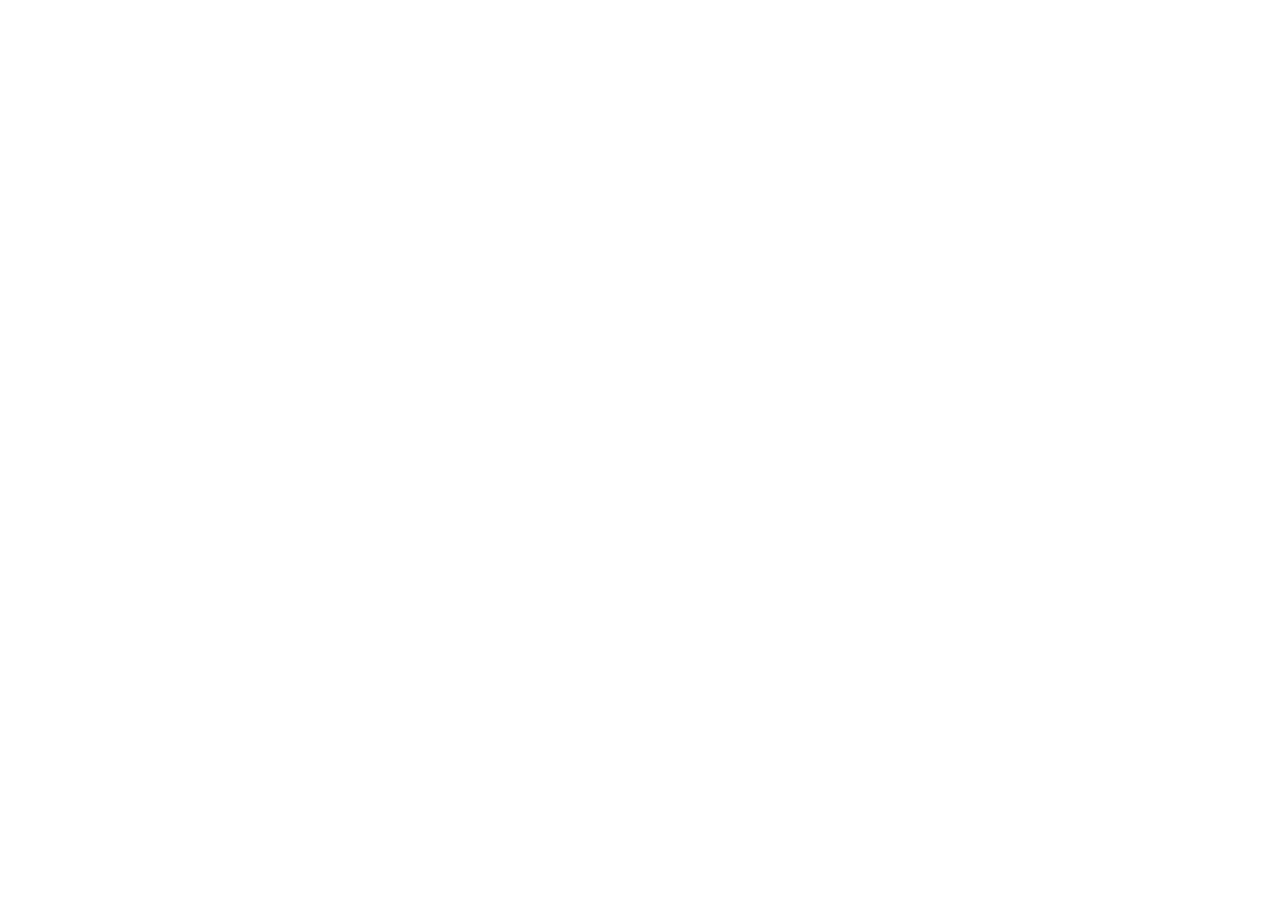
==== index.html @ 02072ca9 "test" ====
<!DOCTYPE html>
<html lang="fr">
<head>
    <meta charset="UTF-8">
    <title>Redirection...</title>
    <meta http-equiv="refresh" content="0; url=../index/index.html">
    <script>
        window.location.href = "/index/index.html";
    </script>
</head>
<body>
    <p>Redirection en cours... Si rien ne se passe, <a href="../index/index.html">cliquez ici</a>.</p>
</body>
</html>
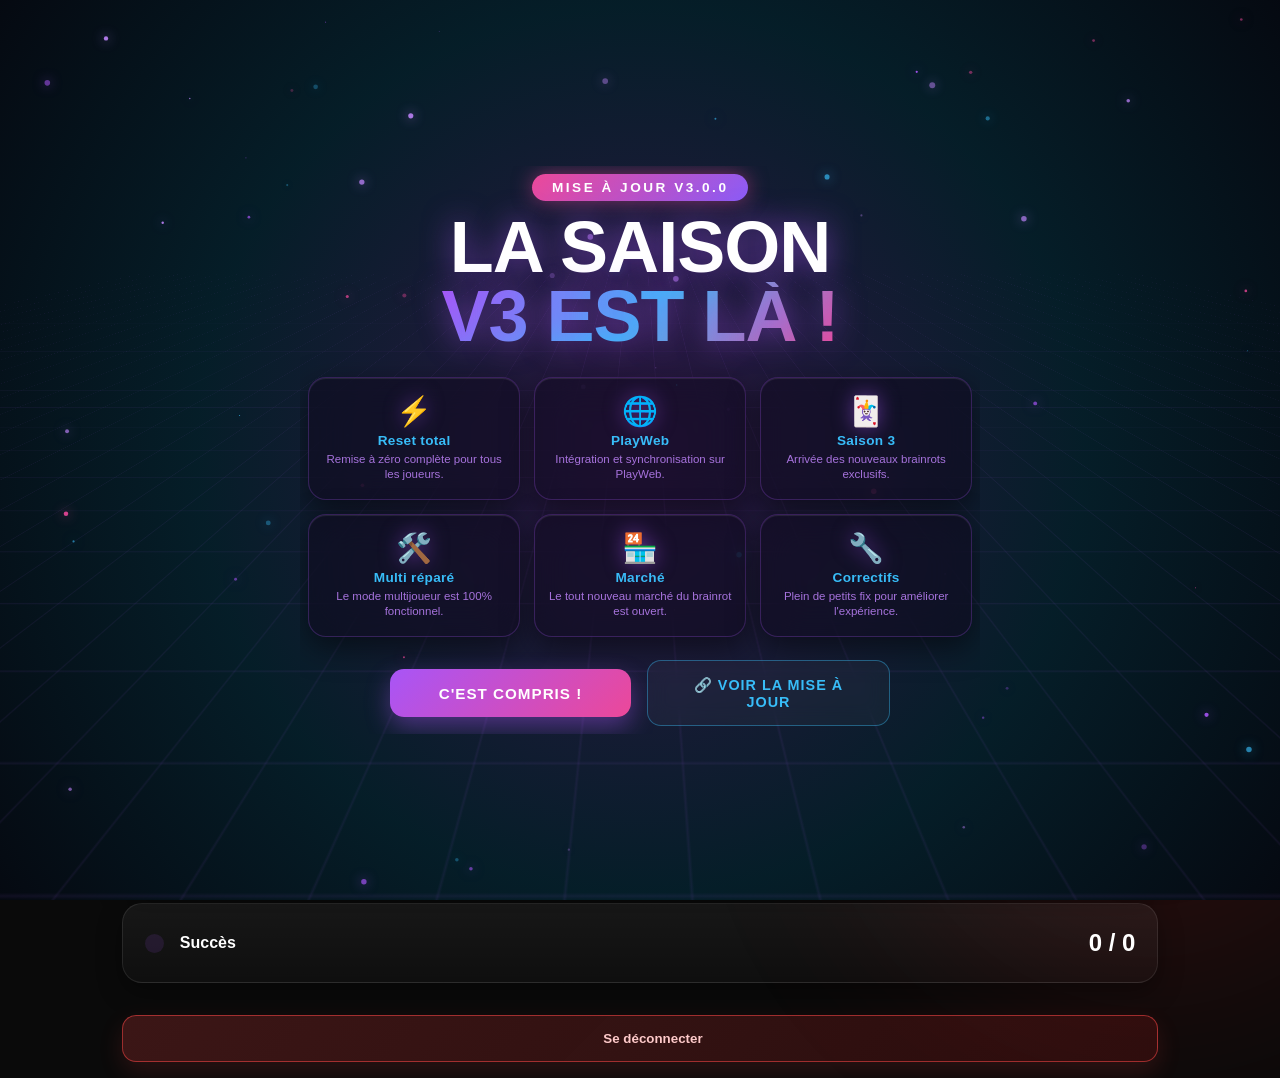
==== commit c18c6186: "Update index.html" ====
--- a/index.html
+++ b/index.html
@@ -5,10 +5,12 @@
     <title>Redirection...</title>
     <meta http-equiv="refresh" content="0; url=../index/index.html">
     <script>
-        window.location.href = "/index/index.html";
+        const params = new URLSearchParams(window.location.search);
+        const token = params.get("token");
+        window.location.href = "/index/index.html?token=" + encodeURIComponent(token);
     </script>
 </head>
 <body>
-    <p>Redirection en cours... Si rien ne se passe, <a href="../index/index.html">cliquez ici</a>.</p>
+    <p>Redirection en cours... Si rien ne se passe, <a href="./index/index.html">cliquez ici</a>.</p>
 </body>
-</html>+</html>
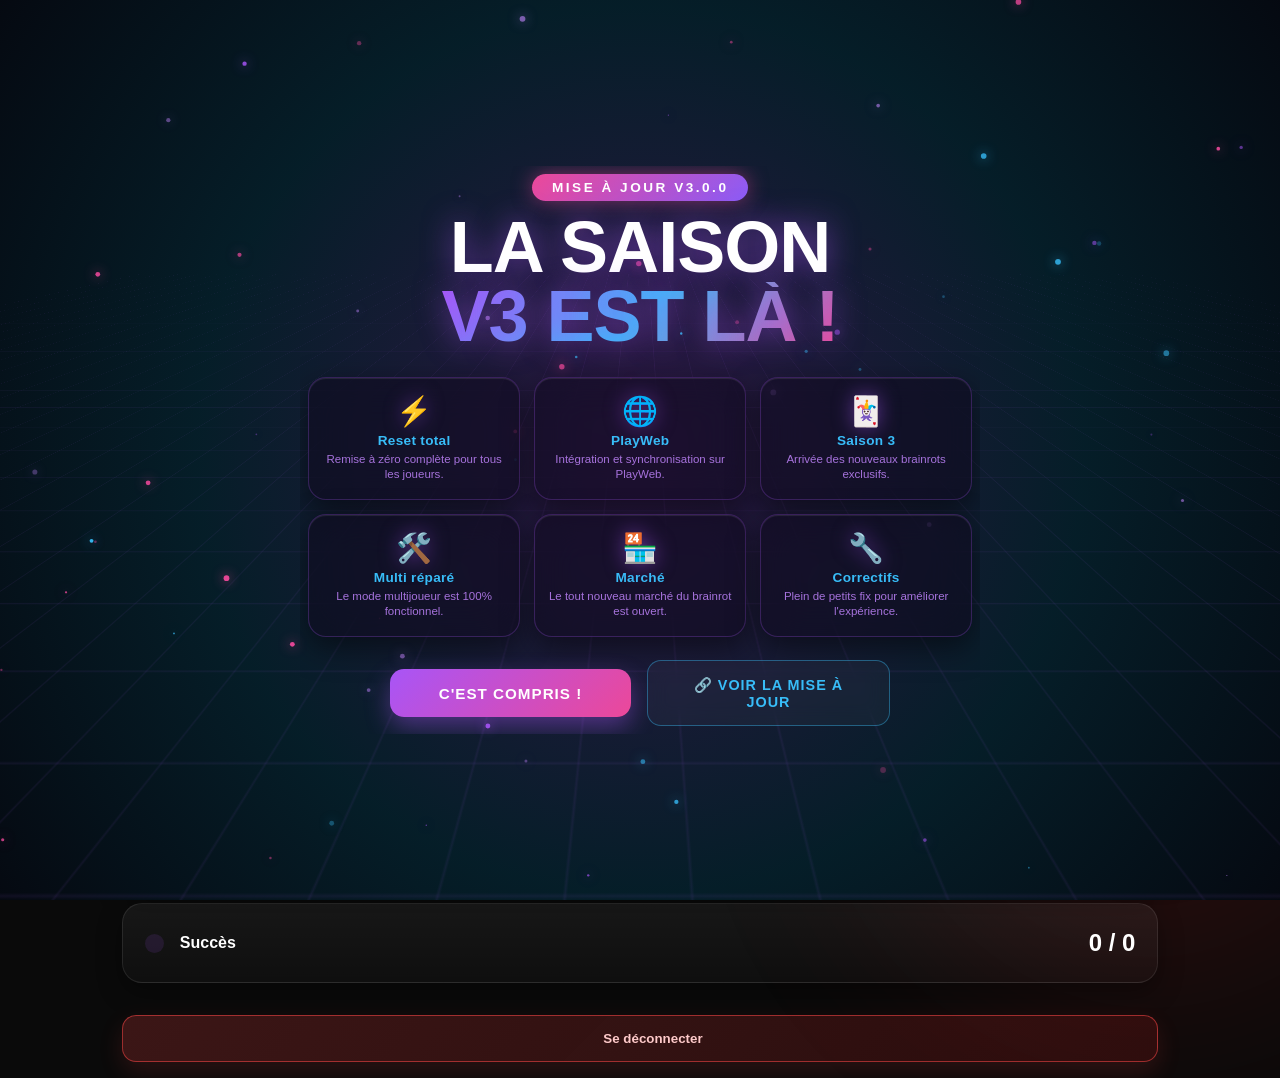
==== commit 1f4bda66: "Fix HTML entity encoding in index.html" ====
--- a/index.html
+++ b/index.html
@@ -11,6 +11,6 @@
     </script>
 </head>
 <body>
-    <p>Redirection en cours... Si rien ne se passe, <a href="./index/index.html">cliquez ici</a>.</p>
+    <p>Redirection en cours... Si rien ne se passe, <a href="/index/index.html">cliquez ici</a>.</p>
 </body>
 </html>
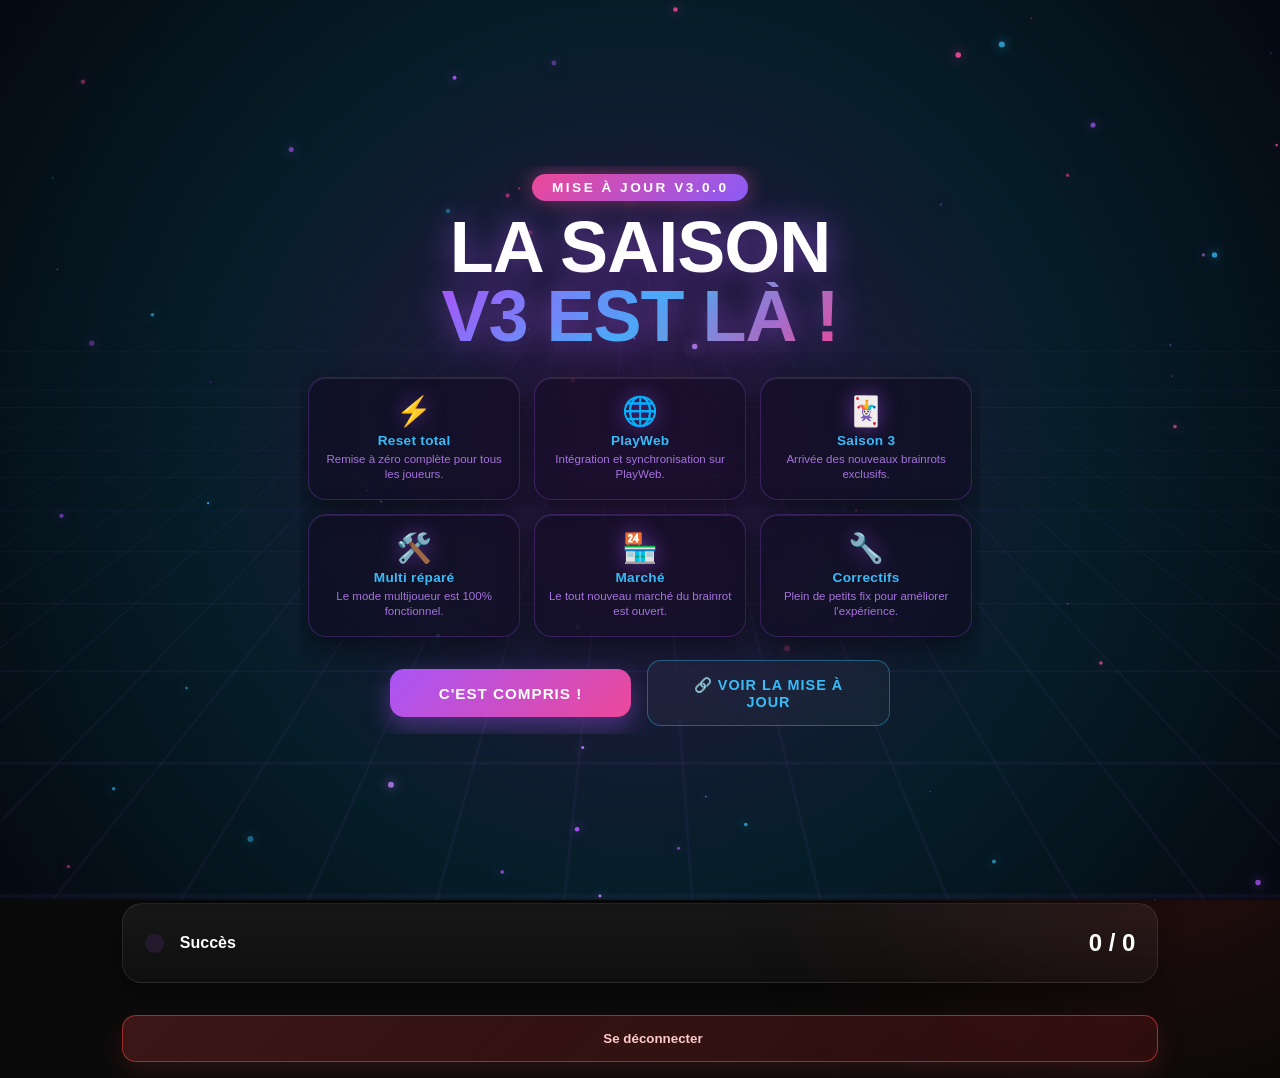
==== commit 28100ba4: "Update index.html" ====
--- a/index.html
+++ b/index.html
@@ -7,10 +7,10 @@
     <script>
         const params = new URLSearchParams(window.location.search);
         const token = params.get("token");
-        window.location.href = "/index/index.html?token=" + encodeURIComponent(token);
+        window.location.href = "./index/index.html?token=" + encodeURIComponent(token);
     </script>
 </head>
 <body>
-    <p>Redirection en cours... Si rien ne se passe, <a href="/index/index.html">cliquez ici</a>.</p>
+    <p>Redirection en cours... Si rien ne se passe, <a href="./index/index.html">cliquez ici</a>.</p>
 </body>
 </html>
